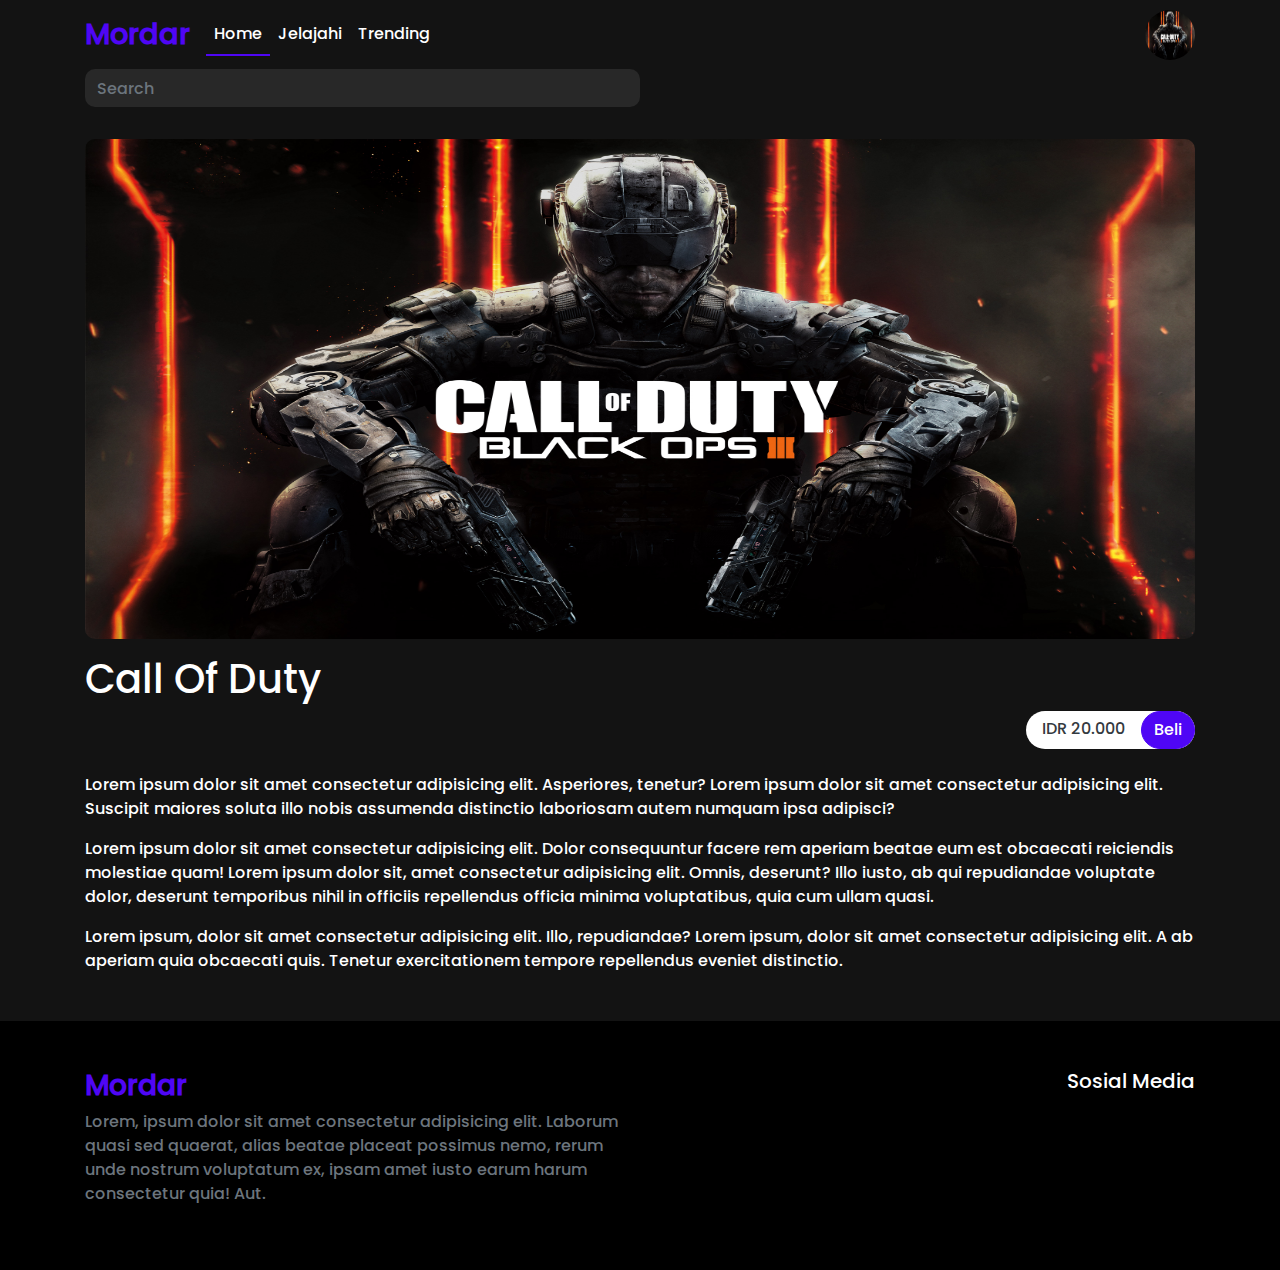
==== detail.html @ 096eacae "Upload" ====
<!DOCTYPE html>
<html lang="en">

<head>
    <meta charset="UTF-8">
    <meta http-equiv="X-UA-Compatible" content="IE=edge">
    <meta name="viewport" content="width=device-width, initial-scale=1.0">
    <title>Portal Game</title>
    <link rel="stylesheet" href="bootstrap/bootstrap-4.3.1-dist/css/bootstrap.min.css">
    <link rel="stylesheet" href="index.css">
    <link rel="stylesheet" href="https://cdnjs.cloudflare.com/ajax/libs/font-awesome/6.4.0/css/all.min.css"
        integrity="sha512-iecdLmaskl7CVkqkXNQ/ZH/XLlvWZOJyj7Yy7tcenmpD1ypASozpmT/E0iPtmFIB46ZmdtAc9eNBvH0H/ZpiBw=="
        crossorigin="anonymous" referrerpolicy="no-referrer" />
</head>

<body>
    <nav class="navbar navbar-expand-md navbar-dark bg-transparent">
        <div class="container"><a class="navbar-brand text-primary font-weight-bold " href="#">Mordar</a>
            <button class="navbar-toggler" type="button" data-toggle="collapse" data-target="#navbarNav"
                aria-controls="navbarNav" aria-expanded="false" aria-label="Toggle navigation">
                <span class="navbar-toggler-icon"></span>
            </button>
            <div class="collapse navbar-collapse" id="navbarNav">
                <ul class="navbar-nav mr-auto">
                    <li class="nav-item active">
                        <a class="nav-link" href="index.html"><i class="fa fa-home"></i>
                            <span>Home</span></a>
                    </li>
                    <li class="nav-item">
                        <a class="nav-link" href="search.html"><i class="fa fa-compass"></i>
                            <span>Jelajahi</span></a>
                    </li>
                    <li class="nav-item">
                        <a class="nav-link" href="#"><i class="fa fa-fire"></i>
                            <span>Trending</span></a>
                    </li>

                </ul>
                <img src="image/597965.jpg" class="img-profil" alt="">
            </div>
        </div>
    </nav>
    <div class="d-flex justify-content-between container">
        <form action="" class="col-lg-6 col-md-4 col-sm-5 p-0 col-6"><input type="search" placeholder="Search"
                class="input-search form-control " name="" id=""></form>
    </div>



    <main class="content">
        <section class="container">
            <picture>
                <img src="image/597965.jpg" class="img-fluid mb-3" style="aspect-ratio: 2/.9;" alt="">
            </picture>
            <h1>Call Of Duty</h1>
            <div class="d-flex justify-content-end mb-4">
                <div class="bg-white d-inline-block rounded-pill">
                    <span class=" text-dark py-2 px-3 rounded-pill">IDR
                        20.000</span><button class="btn btn-primary rounded-pill h-100">Beli</button>
                </div>
            </div>
            <p>Lorem ipsum dolor sit amet consectetur adipisicing elit. Asperiores, tenetur? Lorem ipsum dolor sit
                amet consectetur adipisicing elit. Suscipit maiores soluta illo nobis assumenda distinctio
                laboriosam autem numquam ipsa adipisci?</p>
            <p>Lorem ipsum dolor sit amet consectetur adipisicing elit. Dolor consequuntur facere rem aperiam beatae
                eum est obcaecati reiciendis molestiae quam! Lorem ipsum dolor sit, amet consectetur adipisicing
                elit. Omnis, deserunt? Illo iusto, ab qui repudiandae voluptate dolor, deserunt temporibus nihil in
                officiis repellendus officia minima voluptatibus, quia cum ullam quasi.</p>
            <p>Lorem ipsum, dolor sit amet consectetur adipisicing elit. Illo, repudiandae? Lorem ipsum, dolor sit
                amet consectetur adipisicing elit. A ab aperiam quia obcaecati quis. Tenetur exercitationem tempore
                repellendus eveniet distinctio.</p>
        </section>
    </main>
    <footer class="bg-black py-5">
        <div class="container">
            <div class="row">
                <div class="col-md-6">
                    <h3 class="text-primary font-weight-bolder">Mordar</h3>
                    <p class="text-muted">Lorem, ipsum dolor sit amet consectetur adipisicing elit. Laborum quasi sed
                        quaerat, alias beatae
                        placeat possimus nemo, rerum unde nostrum voluptatum ex, ipsam amet iusto earum harum
                        consectetur
                        quia! Aut.</p>
                </div>
                <div class="col-md-6 text-right">
                    <h5 class="text-white">Sosial Media</h5>
                    <div class="d-flex justify-content-end">
                        <h3><a href="" class="mr-4 text-lg"><i class=" fab fa-facebook"></i></a></h3>
                        <h3><a href="" class="mr-4 text-lg"><i class=" fab fa-whatsapp"></i></a></h3>
                        <h3><a href="" class="mr-4 text-lg"><i class="  fab fa-line"></i></a></h3>
                        <h3><a href="" class=" text-lg"><i class="  fab fa-instagram"></i></a></h3>
                    </div>
                </div>
            </div>
        </div>
    </footer>
    <script src="https://cdnjs.cloudflare.com/ajax/libs/jquery/3.6.4/jquery.min.js"
        integrity="sha512-pumBsjNRGGqkPzKHndZMaAG+bir374sORyzM3uulLV14lN5LyykqNk8eEeUlUkB3U0M4FApyaHraT65ihJhDpQ=="
        crossorigin="anonymous" referrerpolicy="no-referrer"></script>
    <script src="index.js"></script>
    <script src="bootstrap/bootstrap-4.3.1-dist/js/bootstrap.min.js"></script>
</body>

</html>
---- index.css ----
:root {
  --clr-primary: 79, 6, 245;
  --clr-background: #131313;
  --clr-background-2: #282828;
  --border-radius: 10px;
}
@font-face {
  font-family: Poppins;
  src: url("Poppins/Poppins-Light.ttf");
  src: url("Poppins/Poppins-Bold.ttf");
  src: url("Poppins/Poppins-Medium.ttf");
}
body {
  font-family: Poppins;
  background-color: var(--clr-background);
  color: white;
}
h2 {
  font-size: clamp(22px, 2vw, 30px);
}
p {
  font-size: clamp(14px, 2vw, 16px);
}
a,
a:hover {
  color: white;
  text-decoration: none;
}
img:not(.img-profil) {
  aspect-ratio: 3/2;
  height: 100%;
  width: 100%;
  border-radius: var(--border-radius);
}
.bg-black {
  background-color: black;
}
section {
  padding-top: 2rem;
}
.hero-item {
  transition: all 0.5s;
  min-height: 50vh;
  max-height: 50vh;
}
.top-0 {
  top: 0;
}
.left-0 {
  left: 0;
}
.bottom-0 {
  bottom: 0;
}
.hero-item.active .content {
  display: flex;
  background-color: rgba(0, 0, 0, 0.5);
  height: 100%;
}
.hero-item .content {
  display: none;
}
.hero-item.active .content p {
  display: -webkit-box;
  -webkit-line-clamp: 3;
  -webkit-box-orient: vertical;
  overflow: hidden;
}
.row {
  row-gap: 20px;
}
.hero-item.active {
  flex: 0 0 60%;
  max-width: 66.666667%;
}
.hero-item img {
  height: 100%;
  object-fit: cover;
}
.input-search {
  background-color: var(--clr-background-2);
  border: 0;
  outline: 0;
  border-radius: var(--border-radius);
  color: rgb(255, 251, 251);
}
.img-profil {
  border-radius: 50%;
  width: 50px;
  aspect-ratio: 1/1;
}
.input-search:focus {
  background-color: var(--clr-background-2);
  box-shadow: none;
  color: rgb(255, 251, 251);
}
.item-card {
  overflow: hidden;
}
.item-card .content {
  bottom: -100%;
  transition: all 0.5s;
}
.item-card:hover .content {
  background-color: rgba(var(--clr-primary), 0.5);
  bottom: 0;
  border-radius: var(--border-radius);
}
.navbar a {
  color: white;
}
.navbar a:hover,
.navbar a.active {
  color: rgb(var(--clr-primary));
}
footer {
  margin-top: 3rem;
}
footer a:hover {
  color: rgb(var(--clr-primary));
}
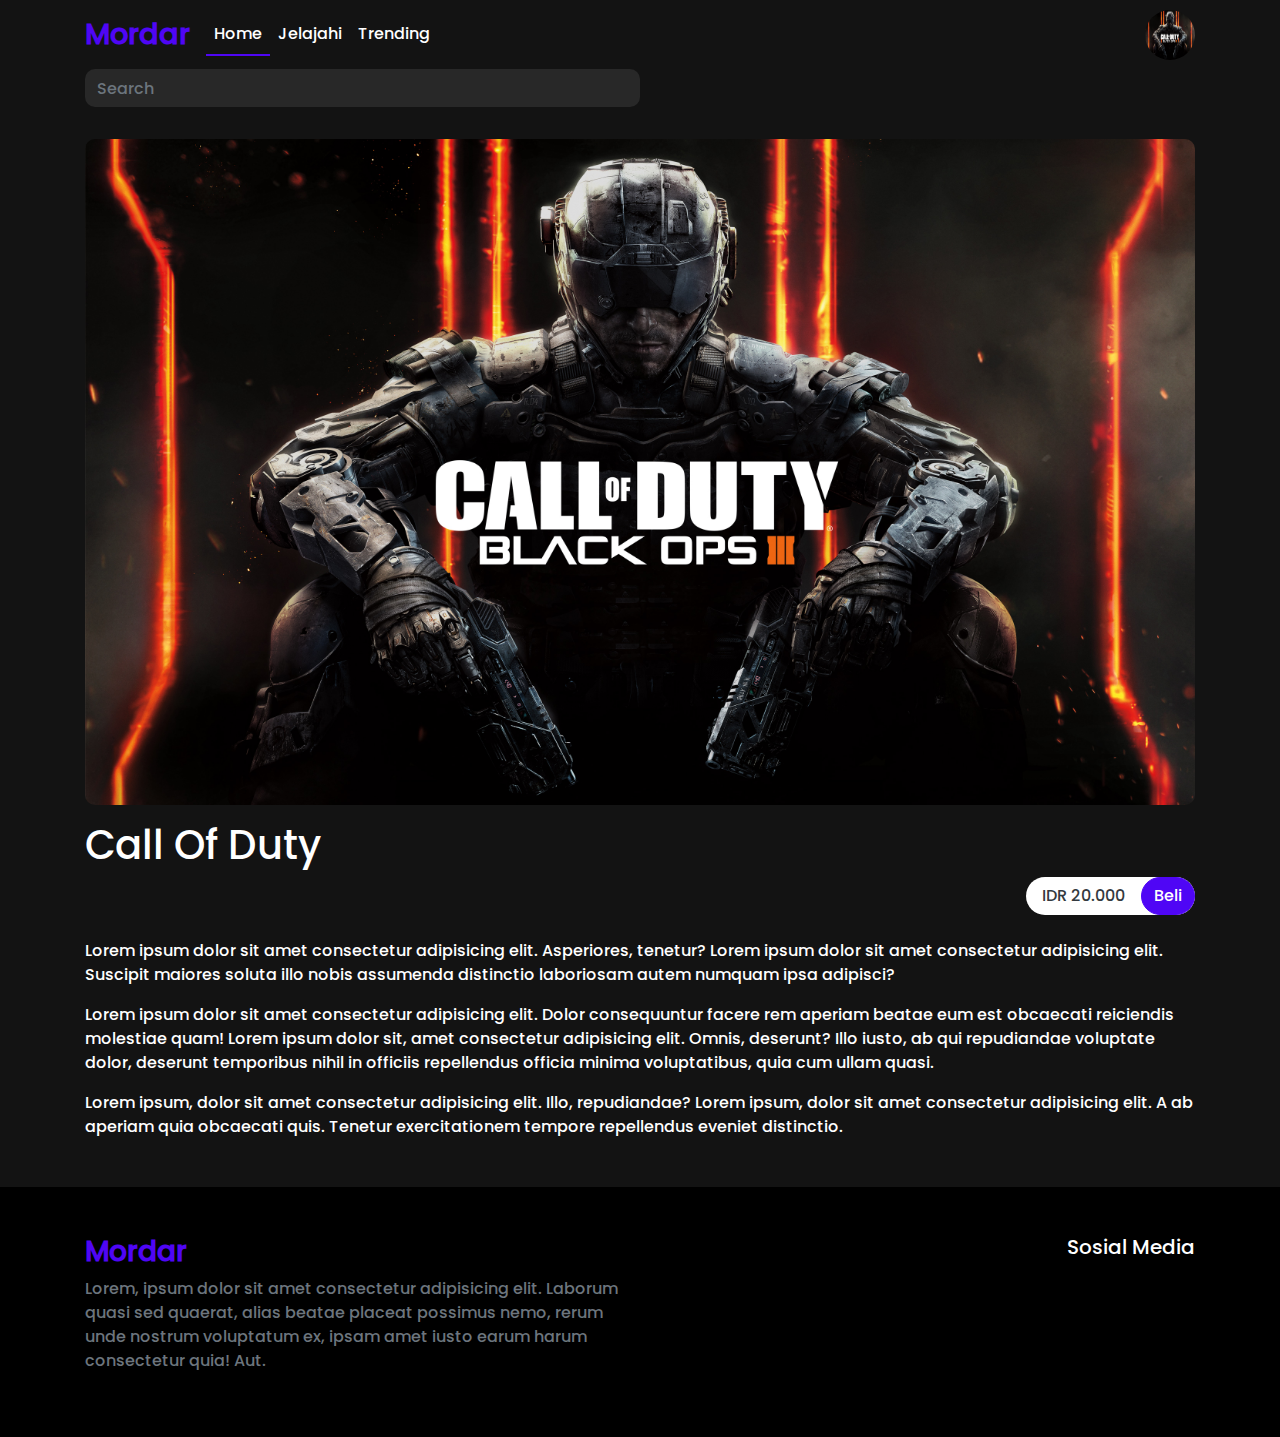
==== commit 89c35e4d: "Update detail.html" ====
--- a/detail.html
+++ b/detail.html
@@ -50,7 +50,7 @@
     <main class="content">
         <section class="container">
             <picture>
-                <img src="image/597965.jpg" class="img-fluid mb-3" style="aspect-ratio: 2/.9;" alt="">
+                <img src="image/597965.jpg" class="img-fluid mb-3" style="aspect-ratio: 2/1.2;" alt="">
             </picture>
             <h1>Call Of Duty</h1>
             <div class="d-flex justify-content-end mb-4">
@@ -101,4 +101,4 @@
     <script src="bootstrap/bootstrap-4.3.1-dist/js/bootstrap.min.js"></script>
 </body>
 
-</html>+</html>
--- a/index.css
+++ b/index.css
@@ -32,6 +32,7 @@
   width: 100%;
   border-radius: var(--border-radius);
 }
+
 .bg-black {
   background-color: black;
 }
